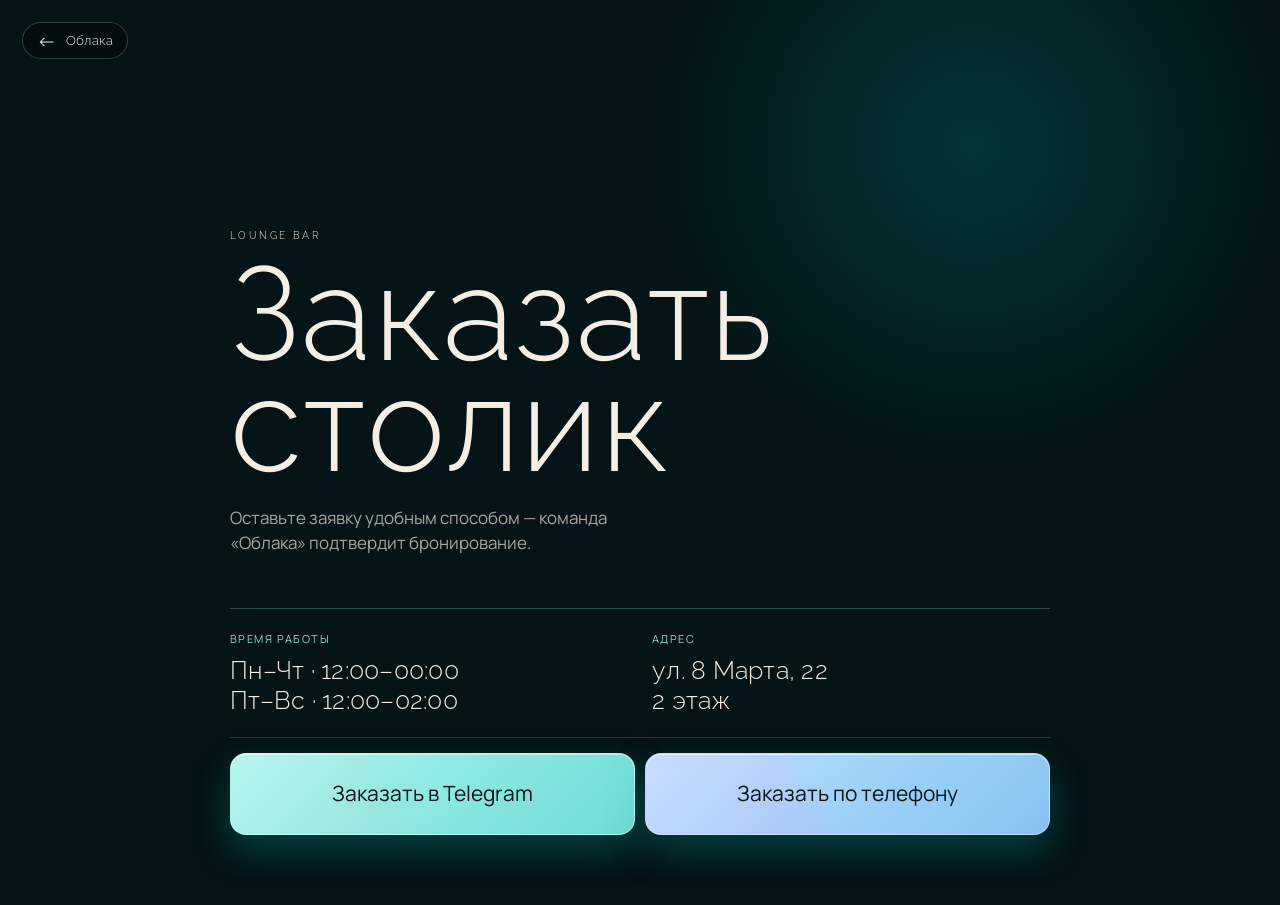
==== oblaka-booking.html @ 2254b018 "Publish optimized Oblaka and Zemlya site" ====
<!doctype html>
<html lang="ru">
<head>
  <meta charset="utf-8">
  <meta name="viewport" content="width=device-width, initial-scale=1">
  <meta name="theme-color" content="#041315">
  <title>Облака — заказать столик</title>
  <link rel="stylesheet" href="assets/style.css?v=45">
</head>
<body class="booking-page">
  <a class="back-link" href="oblaka.html"><span>←</span> Облака</a>
  <main class="booking">
    <p class="kicker">LOUNGE BAR</p>
    <h1>Заказать<br>столик</h1>
    <p class="booking__lead">Оставьте заявку удобным способом — команда «Облака» подтвердит бронирование.</p>
    <section class="booking__hours" aria-label="Время работы и адрес">
      <div><span>Время работы</span><strong>Пн–Чт · 12:00–00:00<br>Пт–Вс · 12:00–02:00</strong></div>
      <div><span>Адрес</span><strong>ул. 8 Марта, 22<br>2 этаж</strong></div>
    </section>
    <div class="booking__actions">
      <a class="booking__action booking__action--telegram" href="https://t.me/" target="_blank" rel="noopener"><span>Заказать в Telegram</span></a>
      <a class="booking__action booking__action--phone" href="tel:+79026238002"><span>Заказать по телефону</span></a>
    </div>
  </main>
  <script src="assets/swipe-back.js?v=1"></script>
</body>
</html>
---- assets/style.css ----
@import url('https://fonts.googleapis.com/css2?family=Manrope:wght@300;400;500;600;700&family=Raleway:wght@300;400;500&family=Unbounded:wght@500;600;700&display=swap');

:root { --cream:#f4eee5; --dark:#10100f; --orange:#e9682b; --cyan:#8dd7d0; }
* { box-sizing:border-box; }
html { scroll-behavior:smooth; }
body { margin:0; color:var(--cream); background:var(--dark); font-family:Manrope,Arial,sans-serif; }
a { color:inherit; text-decoration:none; }
.start-page { background:#10100f; }
.portal-header { position:fixed; z-index:4; top:0; left:0; right:0; height:84px; padding:0 clamp(24px,4vw,64px); display:grid; grid-template-columns:1fr auto 1fr; align-items:center; color:rgba(244,238,229,.65); mix-blend-mode:screen; pointer-events:none; }
.portal-header__label { font-size:10px; font-weight:700; line-height:1; letter-spacing:.15em; text-transform:uppercase; }.portal-header__label--right { text-align:right; }.portal-header__mark { font:500 19px/1 Unbounded,Arial,sans-serif; color:var(--cream); letter-spacing:-.12em; }
.portal { min-height:100svh; display:grid; grid-template-columns:1fr 1fr; overflow:hidden; }
.brand-card { position:relative; isolation:isolate; overflow:hidden; min-height:100svh; display:block; background:#10100f; border-right:1px solid rgba(244,238,229,.2); }
.brand-card:last-child { border-right:0; }.brand-card__image { position:absolute; inset:0; width:100%; height:100%; object-fit:contain; object-position:center; transform:scale(.96); filter:saturate(.55) contrast(1.06) brightness(.68); -webkit-mask-image:linear-gradient(180deg,transparent 0%,#000 17%,#000 83%,transparent 100%); mask-image:linear-gradient(180deg,transparent 0%,#000 17%,#000 83%,transparent 100%); transition:transform .7s cubic-bezier(.2,.7,0,1),filter .7s ease; }.brand-card__video { position:absolute; inset:0; width:100%; height:100%; object-fit:cover; object-position:center; filter:saturate(.72) contrast(1.05) brightness(.76); transform:scale(.92); transition:transform .9s cubic-bezier(.2,.7,0,1),filter .6s ease; }
.brand-card__shade { position:absolute; inset:0; background:linear-gradient(180deg,rgba(8,8,8,.45),transparent 40%,rgba(8,8,8,.78)),linear-gradient(90deg,rgba(8,8,8,.35),transparent 70%); z-index:1; transition:background .6s ease; }
.brand-card__content { position:absolute; z-index:2; inset:0; padding:clamp(28px,4vw,64px); display:flex; flex-direction:column; justify-content:flex-end; align-items:flex-start; }
.brand-card__number { position:absolute; top:41%; left:clamp(28px,4vw,64px); font:500 11px/1 Unbounded,Arial,sans-serif; color:rgba(244,238,229,.7); letter-spacing:.05em; }
.brand-card__copy { display:flex; flex-direction:column; align-items:flex-start; }.brand-card__eyebrow,.kicker { font-weight:700; font-size:10px; letter-spacing:.24em; }.brand-card__title { margin-top:16px; font-family:Unbounded,Arial,sans-serif; font-size:clamp(37px,5.5vw,92px); font-weight:600; letter-spacing:-.09em; line-height:.92; }.brand-card__description { margin-top:18px; max-width:230px; font-size:14px; line-height:1.45; color:rgba(244,238,229,.72); }
.brand-card__action { display:inline-flex; align-items:center; gap:12px; margin-top:34px; padding-top:12px; border-top:1px solid rgba(244,238,229,.4); font-size:12px; font-weight:700; letter-spacing:.04em; transition:color .35s ease,border-color .35s ease; }.brand-card__action i { display:grid; width:26px; height:26px; place-items:center; border:1px solid currentColor; border-radius:50%; font-size:15px; font-style:normal; }
.brand-card--zemlya { --card-color:var(--orange); }
.brand-card--oblaka { --card-color:var(--cyan); }
.brand-card:hover .brand-card__image,.brand-card:focus-visible .brand-card__image { transform:scale(1); filter:saturate(.9) contrast(1.04) brightness(.78); }.brand-card:hover .brand-card__video,.brand-card:focus-visible .brand-card__video { transform:scale(.97); filter:saturate(.9) contrast(1.04) brightness(.84); }.brand-card:hover .brand-card__shade,.brand-card:focus-visible .brand-card__shade { background:linear-gradient(180deg,rgba(8,8,8,.3),transparent 42%,rgba(8,8,8,.7)),linear-gradient(90deg,rgba(8,8,8,.18),transparent 75%); }.brand-card:hover .brand-card__action,.brand-card:focus-visible .brand-card__action { color:var(--card-color); border-color:var(--card-color); }
.route-transition { position:fixed; z-index:20; inset:0; pointer-events:none; opacity:0; background:rgba(5,9,9,.96); transition:opacity .42s cubic-bezier(.2,.75,.25,1); }
.route-transition span { position:absolute; inset:0; background:radial-gradient(circle at 50% 50%,rgba(141,215,208,.14),transparent 55%); opacity:0; transform:scale(.96); transition:opacity .42s ease,transform .42s ease; }
.route-transition.is-active { opacity:1; }.route-transition.is-active span { opacity:1; transform:scale(1); }
.venue-page { min-height:100svh; overflow-x:hidden; }.venue-page--zemlya { --accent:var(--orange); background:#160907; }.venue-page--oblaka { --accent:var(--cyan); background:#041315; }
.back-link { position:fixed; z-index:4; top:22px; left:22px; display:inline-flex; gap:10px; align-items:center; font-size:13px; padding:10px 14px; border:1px solid rgba(255,255,255,.2); border-radius:999px; background:rgba(0,0,0,.3); backdrop-filter:blur(10px); }.back-link span { font-size:19px; line-height:0; }
.venue-hero { min-height:100svh; display:grid; grid-template-columns:1.15fr .85fr; align-items:center; gap:clamp(24px,5vw,100px); padding:100px clamp(24px,8vw,150px) 60px; }.venue-hero__image { overflow:hidden; border-radius:3px; box-shadow:0 34px 90px rgba(0,0,0,.32); }.venue-hero__image img { width:100%; display:block; animation:slowFloat 8s ease-in-out infinite alternate; }.venue-hero__copy { max-width:430px; }.venue-hero h1,.venue-menu h2 { margin:14px 0 20px; font:600 clamp(45px,6vw,95px)/.95 Unbounded,sans-serif; letter-spacing:-.08em; }.venue-hero__copy > p:not(.kicker) { font-size:18px; line-height:1.5; color:rgba(244,238,229,.75); }.venue-button { display:inline-flex; align-items:center; gap:18px; margin-top:30px; padding-bottom:10px; border-bottom:1px solid var(--accent); font-weight:700; }.venue-button span { color:var(--accent); }.venue-menu { display:grid; grid-template-columns:1fr 1fr; gap:60px; align-items:start; padding:100px clamp(24px,8vw,150px); background:rgba(0,0,0,.18); }.venue-menu img { width:100%; max-width:650px; justify-self:end; box-shadow:0 22px 60px rgba(0,0,0,.28); }
@keyframes slowFloat { from {transform:scale(1.02) translateY(0)} to {transform:scale(1.07) translateY(-10px)} }
@media (max-width:720px) { .portal-header { height:66px; padding:0 22px; }.portal-header__label { display:none; }.portal-header__mark { grid-column:1 / -1; justify-self:center; }.portal { grid-template-columns:1fr; grid-template-rows:1fr 1fr; }.brand-card { min-height:50svh; border-right:0; border-bottom:1px solid rgba(244,238,229,.18); }.brand-card:last-child { border-bottom:0; }.brand-card__content { padding:26px; }.brand-card__number { top:25px; left:26px; }.brand-card__title{font-size:42px}.brand-card__description { margin-top:12px; font-size:13px; }.brand-card__action { margin-top:18px; padding-top:8px; }.brand-card__image{object-position:center 47%}.venue-hero{display:flex; flex-direction:column; padding:90px 22px 64px; min-height:auto; align-items:stretch}.venue-hero__image{order:0}.venue-hero__copy{order:1}.venue-hero h1{font-size:50px}.venue-menu{display:block;padding:68px 22px}.venue-menu img{margin-top:28px}.back-link{top:15px;left:15px} }
@media (prefers-reduced-motion:reduce) { *,*:before,*:after { animation-duration:.01ms!important; scroll-behavior:auto!important; transition-duration:.01ms!important; } .intro { display:none; } }
.menu-note { max-width:340px; margin:0; color:rgba(244,238,229,.7); line-height:1.55; }.menu-page { min-height:100svh; background:#071719; color:var(--cream); }.menu-page--zemlya { background:#170b08; }.menu-document { width:min(100%,1500px); margin:0 auto; padding:130px clamp(18px,4vw,72px) 90px; }.menu-document__header { margin-bottom:90px; }.menu-document__header h1 { margin:14px 0 18px; font:600 clamp(50px,10vw,138px)/.85 Unbounded,Arial,sans-serif; letter-spacing:-.09em; }.menu-document__header > p:last-child { margin:0; color:rgba(244,238,229,.65); }
.menu-collection { margin-top:96px; }.menu-collection__heading { display:flex; align-items:baseline; gap:22px; margin-bottom:22px; }.menu-collection__heading .kicker { color:var(--accent, var(--cyan)); }.menu-collection__heading h2 { margin:0; font:500 clamp(26px,4vw,56px)/1 Unbounded,Arial,sans-serif; letter-spacing:-.07em; }.menu-page--oblaka { --accent:var(--cyan); }.menu-page--zemlya { --accent:var(--orange); }.menu-sheet { margin:20px 0 0; overflow:auto; border:1px solid rgba(244,238,229,.12); background:#050505; }.menu-sheet img { display:block; width:100%; min-width:850px; height:auto; }
@media (max-width:720px) { .menu-document{padding:106px 16px 60px}.menu-document__header{margin-bottom:54px}.menu-collection{margin-top:62px}.menu-sheet{margin-left:-16px;margin-right:-16px}.menu-sheet img{min-width:760px}.menu-collection__heading{gap:14px} }
.menu-section { margin-top:94px; }.menu-subgroups { display:grid; grid-template-columns:repeat(2,minmax(0,1fr)); gap:48px 72px; }.menu-subgroup { min-width:0; }.menu-subgroup > h3 { margin:0 0 18px; color:var(--accent); font:600 clamp(20px,2vw,30px)/1.1 Unbounded,Arial,sans-serif; letter-spacing:-.06em; }.menu-list { border-top:1px solid rgba(244,238,229,.22); }.menu-item { padding:17px 0 16px; border-bottom:1px solid rgba(244,238,229,.16); }.menu-item__line { display:flex; align-items:baseline; gap:10px; }.menu-item h3 { margin:0; font-size:16px; line-height:1.25; font-weight:700; }.menu-item__line span { flex:none; color:rgba(244,238,229,.55); font-size:12px; white-space:nowrap; }.menu-item__line i { flex:1; min-width:10px; border-bottom:1px dotted rgba(244,238,229,.35); }.menu-item__line b { flex:none; font-size:15px; white-space:nowrap; }.menu-item p { margin:8px 0 0; max-width:60ch; color:rgba(244,238,229,.62); font-size:13px; line-height:1.45; }
@media (max-width:720px) { .menu-section{margin-top:58px}.menu-subgroups{grid-template-columns:1fr;gap:38px}.menu-item{padding:14px 0}.menu-item h3{font-size:15px}.menu-item__line{gap:7px}.menu-item__line span{font-size:11px}.menu-item__line b{font-size:14px}.menu-item p{font-size:12px}.menu-section .menu-collection__heading h2{font-size:29px} }
.menu-item__line i { border-bottom:0; }.menu-item__line b { color:var(--accent); }
.venue-hero--video { position:relative; display:block; min-height:100svh; padding:0; overflow:hidden; }.venue-hero__image--video { position:absolute; inset:0; border-radius:0; box-shadow:none; }.venue-hero__image--video video { width:100%; height:100%; display:block; object-fit:cover; animation:none; }.venue-hero__video-shade { position:absolute; inset:0; background:linear-gradient(180deg,rgba(0,0,0,.28),rgba(0,0,0,.08) 42%,rgba(0,0,0,.78)); }.venue-hero--video .venue-hero__copy { position:relative; z-index:1; min-height:100svh; max-width:none; padding:clamp(100px,10vw,160px) clamp(24px,8vw,150px) clamp(44px,7vw,100px); display:flex; flex-direction:column; justify-content:flex-end; text-shadow:0 2px 20px rgba(0,0,0,.5); }.venue-hero--video .venue-hero__copy > p:not(.kicker) { max-width:360px; }
@media (max-width:720px) { .venue-hero--video { display:block; min-height:100svh; padding:0; }.venue-hero--video .venue-hero__copy { min-height:100svh; padding:98px 22px 42px; }.venue-hero--video .venue-hero__image { width:100%; height:100%; }.venue-hero--video .venue-hero__copy h1 { font-size:50px; } }
.menu-hub { padding:clamp(88px,12vw,180px) clamp(24px,8vw,150px); background:#061416; }.menu-hub__header { max-width:550px; margin-bottom:56px; }.menu-hub__header h2,.domes h2 { margin:14px 0 20px; font:600 clamp(45px,7vw,110px)/.9 Unbounded,Arial,sans-serif; letter-spacing:-.09em; }.menu-hub__header > p:last-child { max-width:330px; margin:0; color:rgba(244,238,229,.65); line-height:1.5; }.menu-hub__grid { display:grid; grid-template-columns:repeat(3,1fr); border-top:1px solid rgba(244,238,229,.27); border-left:1px solid rgba(244,238,229,.27); }.menu-hub__card { min-height:390px; padding:28px; display:flex; flex-direction:column; align-items:flex-start; border-right:1px solid rgba(244,238,229,.27); border-bottom:1px solid rgba(244,238,229,.27); background:linear-gradient(145deg,rgba(141,215,208,.11),transparent 62%); transition:background .3s ease,color .3s ease; }.menu-hub__card--food { background:linear-gradient(145deg,rgba(244,238,229,.12),transparent 62%); }.menu-hub__card--hookah { background:linear-gradient(145deg,rgba(0,217,219,.18),transparent 62%); }.menu-hub__card:hover { background:var(--cyan); color:#061416; }.menu-hub__card > span { font:500 11px/1 Unbounded,Arial,sans-serif; opacity:.7; }.menu-hub__card h3 { margin:60px 0 12px; font:500 clamp(28px,3vw,48px)/.95 Unbounded,Arial,sans-serif; letter-spacing:-.08em; }.menu-hub__card p { max-width:230px; margin:0; color:inherit; opacity:.68; line-height:1.45; }.menu-hub__card b { display:flex; align-items:center; gap:10px; margin-top:auto; font-size:13px; }.menu-hub__card i { display:grid; place-items:center; width:27px; height:27px; border:1px solid currentColor; border-radius:50%; font-style:normal; }.domes { display:grid; grid-template-columns:1fr 1fr; gap:80px; align-items:end; padding:clamp(88px,12vw,180px) clamp(24px,8vw,150px); background:#0b2b2b; }.domes__copy { max-width:410px; justify-self:end; }.domes__copy p { margin:0; color:rgba(244,238,229,.75); font-size:17px; line-height:1.55; }
@media (max-width:720px) { .menu-hub { padding:70px 22px; }.menu-hub__grid { grid-template-columns:1fr; }.menu-hub__card { min-height:220px; padding:24px; }.menu-hub__card h3 { margin:38px 0 10px; font-size:34px; }.domes { display:block; padding:70px 22px; }.domes__copy { margin-top:40px; }.domes__copy p { font-size:15px; } }
.menu-gallery { padding:clamp(86px,11vw,155px) clamp(20px,5vw,86px); background:#080808; }.menu-gallery__header { width:min(760px,100%); margin:0 0 clamp(52px,7vw,100px); }.menu-gallery__header h2 { margin:16px 0 22px; font:500 clamp(48px,8vw,125px)/.87 Unbounded,Arial,sans-serif; letter-spacing:-.1em; }.menu-gallery__header > p:last-child { max-width:410px; margin:0; color:rgba(244,238,229,.62); font-size:16px; line-height:1.45; }.menu-gallery__items { display:flex; flex-direction:column; gap:14px; }.menu-gallery__card { position:relative; isolation:isolate; min-height:clamp(430px,52vw,690px); padding:clamp(24px,4vw,64px); display:flex; flex-direction:column; justify-content:space-between; overflow:hidden; background:#152527; border-radius:3px; }.menu-gallery__card:before { content:""; position:absolute; z-index:-2; inset:0; background:radial-gradient(circle at 78% 35%,rgba(141,215,208,.7),transparent 0 23%),linear-gradient(125deg,#122629 0%,#082024 43%,#0b0b0b 74%); transition:transform .7s ease; }.menu-gallery__card:after { content:""; position:absolute; z-index:-1; width:54%; aspect-ratio:1; right:-7%; bottom:-27%; border:1px solid rgba(244,238,229,.42); border-radius:50%; box-shadow:0 0 0 42px rgba(244,238,229,.05),0 0 0 84px rgba(244,238,229,.03); }.menu-gallery__card--food:before { background:radial-gradient(circle at 75% 28%,rgba(241,184,128,.65),transparent 0 24%),linear-gradient(125deg,#26190d 0%,#302016 47%,#0b0b0b 76%); }.menu-gallery__card--hookah:before { background:radial-gradient(circle at 78% 30%,rgba(91,215,210,.72),transparent 0 20%),linear-gradient(125deg,#021617 0%,#08292a 45%,#0b0b0b 78%); }.menu-gallery__card--domes:before { background:radial-gradient(circle at 78% 30%,rgba(179,234,231,.68),transparent 0 20%),linear-gradient(125deg,#17363a 0%,#0a2426 46%,#0b0b0b 78%); }.menu-gallery__card:hover:before { transform:scale(1.06); }.menu-gallery__card-top,.menu-gallery__tags { display:flex; align-items:center; gap:12px; font-size:10px; font-weight:700; letter-spacing:.16em; }.menu-gallery__card-top span:first-child { color:var(--cyan); }.menu-gallery__card-main { margin-top:auto; max-width:620px; }.menu-gallery__card-main h3 { margin:0 0 16px; font:500 clamp(48px,8vw,124px)/.82 Unbounded,Arial,sans-serif; letter-spacing:-.1em; }.menu-gallery__card-main p { max-width:330px; margin:0; color:rgba(244,238,229,.75); font-size:16px; line-height:1.42; }.menu-gallery__tags { flex-wrap:wrap; margin-top:42px; }.menu-gallery__tags span { padding:9px 12px; border:1px solid rgba(244,238,229,.34); border-radius:999px; letter-spacing:.08em; }.menu-gallery__tags b { display:flex; align-items:center; gap:10px; margin-left:auto; font-size:12px; letter-spacing:.05em; }.menu-gallery__tags i { display:grid; width:28px; height:28px; place-items:center; border:1px solid currentColor; border-radius:50%; font-style:normal; }
@media (max-width:720px) { .menu-gallery { padding:70px 12px; }.menu-gallery__header { padding:0 10px; }.menu-gallery__header h2 { font-size:52px; }.menu-gallery__card { min-height:500px; padding:24px 22px; }.menu-gallery__card:after { width:100%; right:-29%; bottom:-17%; }.menu-gallery__card-main h3 { font-size:59px; }.menu-gallery__tags { margin-top:30px; gap:7px; }.menu-gallery__tags span { padding:8px 10px; font-size:9px; }.menu-gallery__tags b { width:100%; margin:8px 0 0; justify-content:space-between; } }
.menu-gallery { padding:clamp(76px,10vw,130px) 0 0; background:#060d0e; }.menu-gallery__header { padding:0 clamp(22px,8vw,150px); }.menu-gallery__items { gap:0; }.menu-gallery__card { border-radius:0; min-height:clamp(480px,54vw,760px); border-top:1px solid rgba(141,215,208,.28); box-shadow:inset 0 0 120px rgba(0,217,219,.05); transition:transform .5s cubic-bezier(.2,.8,.2,1),box-shadow .5s ease; }.menu-gallery__card:before { background:radial-gradient(circle at 78% 35%,rgba(0,217,219,.82),transparent 0 25%),radial-gradient(circle at 20% 95%,rgba(0,119,123,.36),transparent 0 34%),linear-gradient(125deg,#0a2023 0%,#061416 45%,#050707 78%); }.menu-gallery__card--food:before { background:radial-gradient(circle at 78% 35%,rgba(0,217,219,.66),transparent 0 23%),radial-gradient(circle at 19% 90%,rgba(61,181,177,.29),transparent 0 34%),linear-gradient(125deg,#082023 0%,#061416 45%,#050707 78%); }.menu-gallery__card--hookah:before { background:radial-gradient(circle at 78% 35%,rgba(0,217,219,.9),transparent 0 22%),radial-gradient(circle at 19% 90%,rgba(0,126,132,.37),transparent 0 34%),linear-gradient(125deg,#061d20 0%,#041315 45%,#050707 78%); }.menu-gallery__card--domes:before { background:radial-gradient(circle at 78% 35%,rgba(155,255,247,.8),transparent 0 22%),radial-gradient(circle at 19% 90%,rgba(0,138,145,.36),transparent 0 34%),linear-gradient(125deg,#0a2629 0%,#061719 45%,#050707 78%); }.menu-gallery__card:hover { z-index:2; transform:translateY(-10px) scale(1.012); box-shadow:0 20px 55px rgba(0,217,219,.26),inset 0 0 150px rgba(0,217,219,.12); }.menu-gallery__card:hover:before { transform:scale(1.03); }
@media (max-width:720px) { .menu-gallery { padding:68px 0 0; }.menu-gallery__header { padding:0 22px; }.menu-gallery__card { min-height:520px; opacity:0; transform:translateY(34px); transition:opacity .65s ease,transform .65s cubic-bezier(.2,.8,.2,1),box-shadow .45s ease; }.menu-gallery__card.is-visible { opacity:1; transform:translateY(0); }.menu-gallery__card:hover { transform:translateY(0); } }
.menu-gallery__card { border-radius:0!important; }.menu-gallery__card:after { display:none; }
.menu-gallery__card:before { background:linear-gradient(90deg,rgba(3,12,14,.93) 0%,rgba(3,12,14,.68) 46%,rgba(3,12,14,.18) 100%),linear-gradient(180deg,rgba(0,20,22,.22),rgba(0,9,10,.56)),url("gallery/cocktails-bg.webp") center/cover no-repeat; }
.menu-gallery__card--food:before { background:linear-gradient(90deg,rgba(3,12,14,.93) 0%,rgba(3,12,14,.68) 46%,rgba(3,12,14,.18) 100%),linear-gradient(180deg,rgba(0,20,22,.2),rgba(0,9,10,.56)),url("gallery/food-bg.webp") center/cover no-repeat; }
.menu-gallery__card--hookah:before { background:linear-gradient(90deg,rgba(3,12,14,.94) 0%,rgba(3,12,14,.7) 46%,rgba(3,12,14,.17) 100%),linear-gradient(180deg,rgba(0,20,22,.18),rgba(0,9,10,.58)),url("gallery/hookah-bg.webp") center/cover no-repeat; }
.menu-gallery__card--domes:before { background:linear-gradient(90deg,rgba(3,12,14,.92) 0%,rgba(3,12,14,.65) 46%,rgba(3,12,14,.14) 100%),linear-gradient(180deg,rgba(0,20,22,.18),rgba(0,9,10,.52)),url("gallery/domes-bg.webp") center/cover no-repeat; }
.menu-gallery--zemlya { background:#130805; }.menu-gallery--zemlya .menu-gallery__header .kicker,.menu-gallery--zemlya .menu-gallery__card-top span:first-child { color:var(--orange); }.menu-gallery--zemlya .menu-gallery__card { border-top-color:rgba(233,104,43,.35); box-shadow:inset 0 0 120px rgba(233,104,43,.06); }.menu-gallery--zemlya .menu-gallery__card:hover { box-shadow:0 20px 55px rgba(233,104,43,.28),inset 0 0 150px rgba(233,104,43,.12); }.menu-gallery__card--zemlya-grill:before { background:linear-gradient(90deg,rgba(19,7,4,.95) 0%,rgba(19,7,4,.68) 46%,rgba(19,7,4,.14) 100%),linear-gradient(180deg,rgba(49,12,3,.18),rgba(12,3,2,.58)),url("gallery/zemlya-grill-bg.webp") center/cover no-repeat; }.menu-gallery__card--zemlya-food:before { background:linear-gradient(90deg,rgba(19,7,4,.94) 0%,rgba(19,7,4,.68) 46%,rgba(19,7,4,.14) 100%),linear-gradient(180deg,rgba(49,12,3,.18),rgba(12,3,2,.58)),url("gallery/zemlya-food-bg.webp") center/cover no-repeat; }.menu-gallery__card--zemlya-drinks:before { background:linear-gradient(90deg,rgba(19,7,4,.94) 0%,rgba(19,7,4,.7) 46%,rgba(19,7,4,.14) 100%),linear-gradient(180deg,rgba(49,12,3,.18),rgba(12,3,2,.58)),url("gallery/zemlya-drinks-bg.webp") center/cover no-repeat; }.menu-gallery__card--zemlya-events:before { background:linear-gradient(90deg,rgba(19,7,4,.94) 0%,rgba(19,7,4,.68) 46%,rgba(19,7,4,.14) 100%),linear-gradient(180deg,rgba(49,12,3,.18),rgba(12,3,2,.58)),url("gallery/zemlya-events-bg.webp") center/cover no-repeat; }
.age-gate { position:fixed; z-index:40; inset:0; display:grid; place-items:center; padding:22px; background:rgba(1,8,9,.88); backdrop-filter:blur(12px); }.age-gate[hidden] { display:none; }.age-gate__dialog { width:min(100%,460px); padding:clamp(30px,6vw,52px); border:1px solid rgba(141,215,208,.4); background:#071719; box-shadow:0 24px 80px rgba(0,0,0,.5),0 0 50px rgba(0,217,219,.12); }.age-gate__label { margin:0; color:var(--cyan); font:600 10px/1 Unbounded,Arial,sans-serif; letter-spacing:.16em; }.age-gate h2 { margin:20px 0 14px; font:500 clamp(30px,6vw,55px)/.92 Unbounded,Arial,sans-serif; letter-spacing:-.08em; }.age-gate__dialog > p:last-of-type { margin:0; color:rgba(244,238,229,.68); line-height:1.5; }.age-gate__actions { display:flex; gap:10px; margin-top:34px; }.age-gate button { flex:1; min-height:50px; padding:12px; border:1px solid rgba(244,238,229,.38); color:var(--cream); background:transparent; font:700 12px/1 Manrope,Arial,sans-serif; cursor:pointer; transition:background .25s ease,color .25s ease; }.age-gate button:first-child { border-color:var(--cyan); background:var(--cyan); color:#061416; }.age-gate button:hover,.age-gate button:focus-visible { transform:translateY(-2px); }.age-gate button:last-child:hover,.age-gate button:last-child:focus-visible { background:rgba(244,238,229,.1); }
.hero-video--desktop { display:block; }.hero-video--mobile { display:none!important; }
.menu-gallery--compact { padding:0; }.menu-gallery__card-top,.menu-gallery__tags { display:none; }.menu-gallery__card { align-items:center; justify-content:center; text-align:center; }.menu-gallery__card-main { margin:0; max-width:560px; }.menu-gallery__card-main h3 { margin:0 0 14px; font:500 clamp(40px,6vw,92px)/.9 Unbounded,Arial,sans-serif; letter-spacing:-.1em; }.menu-gallery__card-main p { max-width:370px; margin:0 auto; font-size:14px; line-height:1.45; }
@media (max-width:720px) { .hero-video--desktop { display:none!important; }.hero-video--mobile { display:block!important; } .menu-gallery__card-main h3 { font-size:48px; } }
.menu-gallery--zemlya { padding:0; }.menu-gallery--zemlya .menu-gallery__card { min-height:100svh; align-items:flex-start; justify-content:flex-end; padding:clamp(26px,5vw,72px); text-align:left; }.menu-gallery--zemlya .menu-gallery__card-main { max-width:340px; }.menu-gallery--zemlya .menu-gallery__card-main h3 { font-size:clamp(42px,5vw,78px); }.menu-gallery--zemlya .menu-gallery__card-main p { margin:0; text-align:left; }
@media (max-width:720px) { .brand-card__image { object-fit:cover; transform:scale(1.025); -webkit-mask-image:none; mask-image:none; } .brand-card:hover .brand-card__image,.brand-card:focus-visible .brand-card__image { transform:scale(1.055); } }
@media (min-width:721px) { .brand-card__content { padding:0 34px 34px; }.brand-card--oblaka .brand-card__content,.brand-card--oblaka .brand-card__copy { align-items:flex-end; text-align:right; } }
@media (min-width:481px) and (max-width:720px) { .portal { grid-template-columns:1fr 1fr; grid-template-rows:1fr; }.brand-card { min-height:100svh; border-right:1px solid rgba(244,238,229,.18); border-bottom:0; }.brand-card:last-child { border-right:0; }.brand-card__content { padding:0 18px 28px; }.brand-card__title { font-size:clamp(28px,6vw,42px); }.brand-card--oblaka .brand-card__content,.brand-card--oblaka .brand-card__copy { align-items:flex-end; text-align:right; } }
.portal { grid-template-columns:1fr; grid-template-rows:1fr 1fr; }.brand-card { min-height:50svh; border-right:0; border-bottom:1px solid #000; background:#000; }.brand-card--oblaka { order:1; }.brand-card--zemlya { order:2; }.brand-card:last-child { border-bottom:0; }.brand-card__video { transform:scale(.98); object-position:center 67%; }.brand-card:hover .brand-card__video,.brand-card:focus-visible .brand-card__video { transform:scale(1.01); }
@media (min-width:721px) { .brand-card__video { inset:5%; width:90%; height:90%; object-fit:contain; object-position:center; transform:none; background:#000; }.brand-card:hover .brand-card__video,.brand-card:focus-visible .brand-card__video { transform:none; } }
.start-page,.portal { background:#000; }.portal { gap:0; }.portal .brand-card { border:0 !important; }
@media (min-width:721px) { .portal .brand-card__video { inset:0; width:100%; height:100%; } }.menu-gallery--zemlya .menu-gallery__card-top,.menu-gallery--zemlya .menu-gallery__tags { display:none; }.menu-gallery--zemlya .menu-gallery__card-main { margin-top:auto; }
.menu-gallery--zemlya .menu-gallery__card { align-items:center; justify-content:center; text-align:center; }.menu-gallery--zemlya .menu-gallery__card-main { width:min(100%,620px); margin:0; }.menu-gallery--zemlya .menu-gallery__card-main h3 { text-align:center; }.menu-gallery--zemlya .menu-gallery__card-main p { margin-inline:auto; }
.menu-gallery--zemlya .menu-gallery__items { width:100%; margin-inline:0; }.menu-gallery--zemlya .menu-gallery__card { min-height:clamp(440px,48vw,640px); }@media (max-width:720px) { .menu-gallery--zemlya .menu-gallery__card { min-height:520px; } }
.venue-hero__image--video img { width:100%; height:100%; display:block; object-fit:cover; }.venue-hero--zemlya-photo .venue-hero__video-shade { background:linear-gradient(180deg,rgba(6,3,2,.22),rgba(10,3,1,.1) 42%,rgba(8,2,0,.82)); }.venue-hero--zemlya-photo .venue-hero__copy { text-shadow:0 2px 20px rgba(0,0,0,.68); }
.venue-hero h1,.menu-gallery__card-main h3,.menu-document__header h1,.menu-collection__heading h2,.menu-subgroup>h3,.menu-item h3,.hookah-home h1,.hookah-detail h1,.hookah-category strong,.hookah-item h2,.domes-picker__intro h1,.dome-card span,.dome-detail h1,.dome-detail h2 { font-family:Manrope,Arial,sans-serif; font-weight:300; letter-spacing:-.055em; }.menu-gallery__card-main h3 { line-height:.9; }.hookah-category strong,.dome-card span { letter-spacing:-.065em; }.menu-subgroup>h3,.menu-item h3 { font-weight:400; letter-spacing:-.025em; }
@font-face { font-family:"TT Drugs"; src:url("https://edge1.cdn.timeless.club/fonts/TTDrugs-Regular.woff2") format("woff2"); font-style:normal; font-weight:400; font-display:swap; }
.portal-choice { position:fixed; z-index:5; top:clamp(18px,2.4vw,34px); left:50%; margin:0; transform:translateX(-50%); color:rgba(244,238,229,.88); font:400 clamp(12px,1.05vw,16px)/1 "TT Drugs",Manrope,Arial,sans-serif; letter-spacing:.035em; white-space:nowrap; pointer-events:none; text-shadow:0 1px 16px rgba(0,0,0,.7); }
.menu-gallery__card-main h3 { font-family:"TT Drugs",Manrope,Arial,sans-serif; font-weight:400; letter-spacing:-.035em; }
@media (prefers-reduced-motion:no-preference) { .menu-gallery__card .menu-gallery__card-main { opacity:0; transform:translateY(36px); transition:opacity 1.25s ease,transform 1.6s cubic-bezier(.16,1,.3,1); } .menu-gallery__card.is-visible .menu-gallery__card-main { opacity:1; transform:translateY(0); } }
@media (max-width:720px) { .portal-choice { top:18px; font-size:13px; } }
.portal-choice { top:50%; padding:0; border:0; background:transparent; backdrop-filter:none; font-family:"TT Drugs",Manrope,Arial,sans-serif; font-size:clamp(13px,1.2vw,18px); font-weight:400; letter-spacing:.09em; text-transform:uppercase; }
body :where(h1,h2,h3,h4,h5,h6,strong,b,button,.kicker,.brand-card__title,.brand-card__action,.back-link,.hookah-picker__back,.hookah-detail__back,.domes-picker__back,.dome-detail__back,.dome-detail__button,.dome-card span) { font-family:"TT Drugs",Manrope,Arial,sans-serif !important; font-weight:400 !important; }
.menu-item h3,.menu-item__line b,.menu-subgroup > h3 { font-family:"TT Drugs",Manrope,Arial,sans-serif; font-weight:400; }
html.is-swipe-back body { transform:translateX(10px); transition:transform .14s ease-out; }
body { transition:transform .14s ease-out; }
@media (hover:hover) { .menu-gallery__card { will-change:transform; transition:transform .72s cubic-bezier(.16,1,.3,1),box-shadow .72s ease; } .menu-gallery__card:hover { transform:translateY(-4px) !important; box-shadow:0 14px 38px rgba(0,217,219,.18),inset 0 0 130px rgba(0,217,219,.09); } .menu-gallery--zemlya .menu-gallery__card:hover { box-shadow:0 14px 38px rgba(233,104,43,.18),inset 0 0 130px rgba(233,104,43,.09); } .menu-gallery__card:hover:before { transform:scale(1.015); } }
@media (max-width:720px) { .portal-choice { top:50%; font-size:13px; padding:9px 14px; } }
@media (min-width:721px) { .portal .brand-card--oblaka .brand-card__video { inset:0; width:100%; height:100%; object-fit:cover; object-position:center; } }
@media (min-width:721px) { .portal .brand-card__video { object-position:center 64%; } }
 .portal .brand-card__video { object-fit:contain !important; object-position:center 68% !important; transform:translateY(15px) !important; background:#000; }
body :where(h1,h2,h3,h4,h5,h6,strong,b,button,.kicker,.brand-card__title,.brand-card__action,.back-link,.hookah-picker__back,.hookah-detail__back,.domes-picker__back,.dome-detail__back,.dome-detail__button,.dome-card span),.menu-item h3,.menu-item__line b,.menu-subgroup > h3 { font-family:Raleway,Manrope,Arial,sans-serif !important; font-weight:300 !important; letter-spacing:.01em; }
.menu-gallery__card-main h3,.hookah-category strong,.hookah-item h2,.dome-card span { letter-spacing:-.025em; }
.venue-booking-button { position:absolute; z-index:3; top:clamp(118px,12vw,180px); right:clamp(22px,7vw,130px); display:inline-flex; align-items:center; gap:18px; padding:15px 18px 15px 21px; overflow:hidden; border:1px solid rgba(183,246,239,.42); border-radius:999px; background:rgba(4,27,30,.42); box-shadow:0 12px 38px rgba(0,0,0,.24),inset 0 1px rgba(255,255,255,.16); color:#effcf9; backdrop-filter:blur(18px) saturate(1.25); font-size:14px; letter-spacing:.03em; transition:transform .45s cubic-bezier(.16,1,.3,1),background .45s ease,box-shadow .45s ease; }
.venue-booking-button:before { content:""; position:absolute; inset:-120% 45% -120% -55%; background:linear-gradient(105deg,transparent,rgba(188,255,249,.3),transparent); transform:translateX(-130%) rotate(10deg); transition:transform .85s cubic-bezier(.16,1,.3,1); }.venue-booking-button > * { position:relative; }.venue-booking-button i { display:grid; width:25px; height:25px; place-items:center; border:1px solid rgba(202,255,249,.55); border-radius:50%; font-style:normal; }.venue-booking-button:hover,.venue-booking-button:focus-visible { transform:translateY(-3px); background:rgba(24,91,94,.54); box-shadow:0 17px 48px rgba(0,195,190,.2),inset 0 1px rgba(255,255,255,.24); }.venue-booking-button:hover:before,.venue-booking-button:focus-visible:before { transform:translateX(255%) rotate(10deg); }
.booking-page { min-height:100svh; background:radial-gradient(circle at 76% 16%,rgba(0,205,198,.18),transparent 27%),#041315; color:var(--cream); }.booking { width:min(100% - 44px,820px); margin:0 auto; padding:clamp(150px,18vw,220px) 0 70px; }.booking h1 { margin:18px 0 24px; font-size:clamp(56px,11vw,132px); line-height:.84; }.booking__lead { max-width:410px; margin:0; color:rgba(244,238,229,.68); font-size:17px; line-height:1.5; }.booking__hours { display:flex; flex-direction:column; gap:9px; margin-top:52px; padding:19px 0; border-top:1px solid rgba(141,215,208,.3); border-bottom:1px solid rgba(141,215,208,.2); }.booking__hours span { color:#8dd7d0; font-size:11px; letter-spacing:.13em; text-transform:uppercase; }.booking__hours strong { font-size:clamp(19px,2.4vw,28px); }.booking__actions { display:grid; grid-template-columns:repeat(2,minmax(0,1fr)); gap:12px; margin-top:24px; }.booking__action { min-height:155px; padding:23px; display:flex; flex-direction:column; justify-content:space-between; border:1px solid rgba(183,246,239,.3); background:rgba(6,31,34,.48); color:var(--cream); backdrop-filter:blur(12px); transition:transform .4s cubic-bezier(.16,1,.3,1),background .4s ease,border-color .4s ease; }.booking__action:hover,.booking__action:focus-visible { transform:translateY(-5px); border-color:#8dd7d0; background:rgba(10,66,68,.6); }.booking__action i { align-self:flex-end; font-size:25px; font-style:normal; }.booking__action b { color:#8dd7d0; font-size:16px; }.booking__action span { font-size:clamp(21px,2.7vw,32px); line-height:1; }
@media (max-width:720px) { .venue-booking-button { top:auto; right:22px; bottom:42px; padding:13px 16px 13px 18px; font-size:13px; } .venue-hero--video .venue-booking-button + * { margin-bottom:0; } .booking { width:min(100% - 40px,620px); padding-top:130px; }.booking__actions { grid-template-columns:1fr; }.booking__action { min-height:128px; } }
.venue-booking-button { top:auto; right:clamp(22px,7vw,130px); bottom:clamp(42px,6vw,90px); }
.booking__hours { display:grid; grid-template-columns:repeat(2,minmax(0,1fr)); gap:24px; padding:22px 0; }.booking__hours div { display:flex; flex-direction:column; gap:9px; }.booking__hours strong { font-size:clamp(18px,2.2vw,25px); line-height:1.2; }
.booking__actions { gap:14px; margin-top:28px; }.booking__action { position:relative; isolation:isolate; min-height:164px; padding:25px; overflow:hidden; border:1px solid rgba(183,246,239,.48); border-radius:24px; background:radial-gradient(circle at 82% 12%,rgba(100,255,241,.28),transparent 36%),linear-gradient(140deg,rgba(28,115,115,.72),rgba(5,28,31,.88)); box-shadow:0 16px 38px rgba(0,169,161,.15),inset 0 1px rgba(255,255,255,.25); }.booking__action:before { content:""; position:absolute; z-index:-1; inset:auto -15% -55% 34%; aspect-ratio:1; border-radius:50%; background:rgba(119,255,246,.2); filter:blur(18px); transition:transform .55s ease; }.booking__action:hover,.booking__action:focus-visible { transform:translateY(-6px) scale(1.01); border-color:#b9fff8; background:radial-gradient(circle at 82% 12%,rgba(134,255,245,.42),transparent 38%),linear-gradient(140deg,rgba(36,135,134,.84),rgba(7,44,47,.94)); box-shadow:0 22px 52px rgba(0,211,200,.28),inset 0 1px rgba(255,255,255,.32); }.booking__action:hover:before,.booking__action:focus-visible:before { transform:scale(1.2); }.booking__action b { color:#c7fffa; }
@media (max-width:720px) { .booking__hours { grid-template-columns:1fr; gap:18px; }.booking__action { min-height:136px; } }
.portal .brand-card__video { inset:0 !important; width:100% !important; height:100% !important; object-fit:cover !important; object-position:center 68% !important; transform:none !important; }
.venue-booking-button { bottom:clamp(56px,7vw,104px); box-shadow:0 0 0 1px rgba(155,255,247,.12),0 16px 42px rgba(0,213,202,.34),0 0 46px rgba(0,196,188,.22),inset 0 1px rgba(255,255,255,.2); }
.booking__action--telegram { background:radial-gradient(circle at 86% 14%,rgba(120,255,245,.46),transparent 38%),linear-gradient(138deg,#0b6c70,#072c32 72%); }.booking__action--phone { background:radial-gradient(circle at 86% 14%,rgba(155,148,255,.48),transparent 38%),linear-gradient(138deg,#38326e,#141836 72%); }.booking__action--telegram:hover,.booking__action--telegram:focus-visible { background:radial-gradient(circle at 86% 14%,rgba(140,255,247,.58),transparent 38%),linear-gradient(138deg,#10878a,#083d43 72%); }.booking__action--phone:hover,.booking__action--phone:focus-visible { background:radial-gradient(circle at 86% 14%,rgba(180,173,255,.6),transparent 38%),linear-gradient(138deg,#4d458d,#1b2050 72%); }
@media (max-width:720px) { .venue-booking-button { bottom:56px; }.booking { min-height:100svh; padding:86px 0 20px; display:flex; flex-direction:column; }.booking h1 { margin:12px 0 14px; font-size:46px; }.booking__lead { font-size:14px; line-height:1.35; }.booking__hours { grid-template-columns:repeat(2,minmax(0,1fr)); gap:12px; margin-top:22px; padding:14px 0; }.booking__hours div { gap:5px; }.booking__hours span { font-size:9px; }.booking__hours strong { font-size:14px; }.booking__actions { grid-template-columns:repeat(2,minmax(0,1fr)); gap:10px; margin-top:16px; }.booking__action { min-height:118px; padding:17px; }.booking__action span { font-size:18px; }.booking__action b { font-size:12px; } }
@media (min-width:721px) { .portal .brand-card__video { object-fit:contain !important; object-position:center !important; transform:none !important; background:#000; } }
@media (min-width:721px) { .venue-booking-button { bottom:clamp(110px,10vw,155px); } }
.menu-page--zemlya .menu-document :is(h1,h2,h3,b,.kicker) { font-family:Raleway,Manrope,Arial,sans-serif !important; font-weight:300 !important; letter-spacing:.012em; }
.venue-booking-button { gap:0; }
.booking__action { min-height:150px; border-radius:16px; box-shadow:0 15px 38px rgba(0,201,190,.25),inset 0 1px rgba(255,255,255,.55); color:#031416; }.booking__action span { color:#031416; }.booking__action--telegram { border-color:rgba(197,255,249,.72); background:linear-gradient(135deg,#b7f6ef,#6dd3cc); }.booking__action--phone { border-color:rgba(210,226,255,.76); background:linear-gradient(135deg,#c8deff,#8cb4ef); }.booking__action--telegram:hover,.booking__action--telegram:focus-visible { background:linear-gradient(135deg,#c9fff8,#78e2da); box-shadow:0 21px 48px rgba(0,218,206,.38),inset 0 1px rgba(255,255,255,.65); }.booking__action--phone:hover,.booking__action--phone:focus-visible { background:linear-gradient(135deg,#d8e7ff,#9cc6ff); box-shadow:0 21px 48px rgba(74,129,235,.36),inset 0 1px rgba(255,255,255,.65); }.booking__action b { color:#031416; }
@media (max-width:720px) { .booking__action { min-height:118px; } }
.booking__actions { margin-top:20px; }.booking__action { min-height:112px; padding:18px 20px; }.booking__action span { font-size:clamp(18px,2.25vw,25px); }
.booking__actions { gap:10px; margin-top:15px; }.booking__action { min-height:82px; padding:14px 18px; align-items:center; justify-content:center; text-align:center; }.booking__action span { font-size:clamp(16px,2vw,21px); }
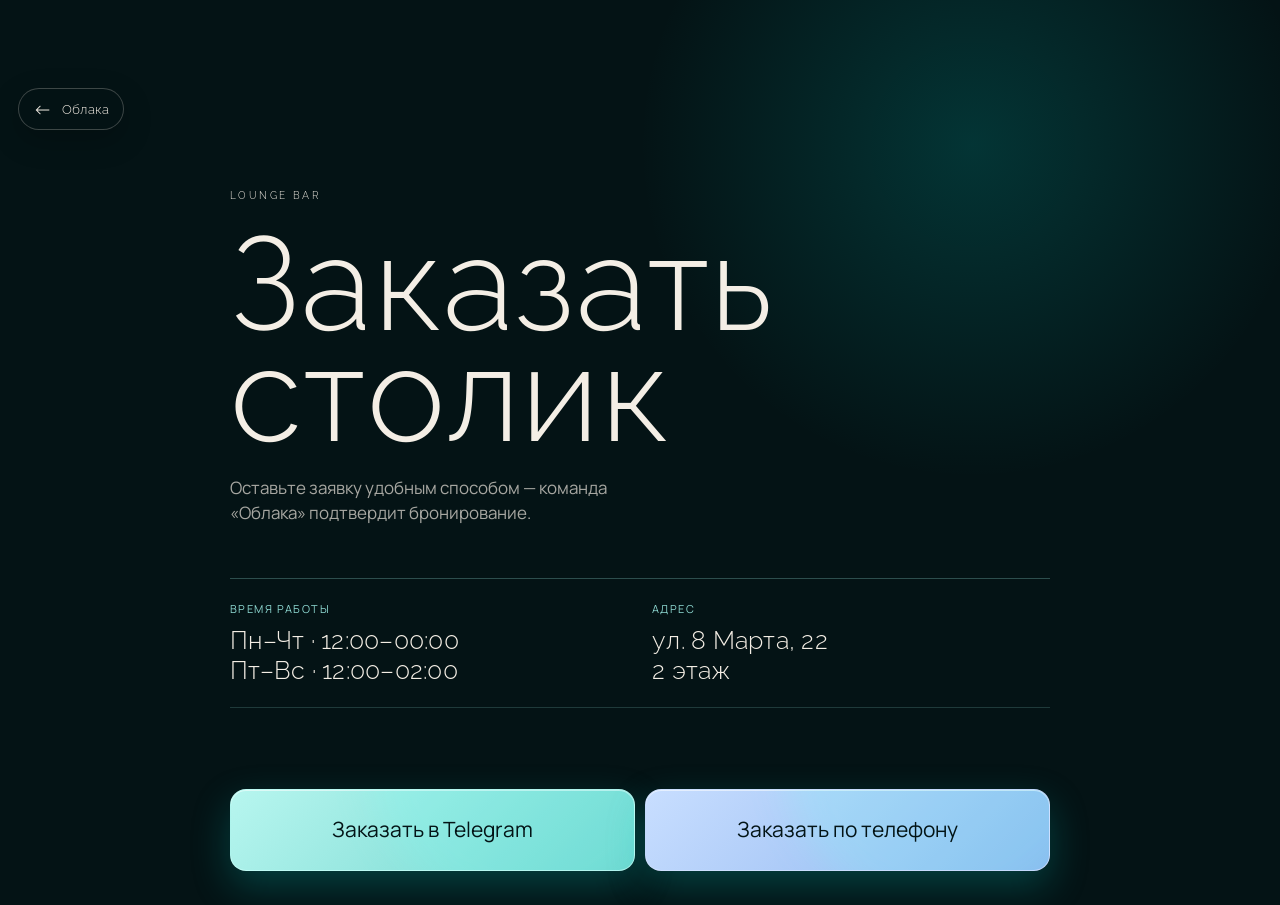
==== commit 4b682e57: "Improve Telegram layout, phone actions and caching" ====
--- a/oblaka-booking.html
+++ b/oblaka-booking.html
@@ -6,6 +6,7 @@
   <meta name="theme-color" content="#041315">
   <title>Облака — заказать столик</title>
   <link rel="stylesheet" href="assets/style.css?v=45">
+  <link rel="stylesheet" href="assets/mobile-ui.css?v=2">
 </head>
 <body class="booking-page">
   <a class="back-link" href="oblaka.html"><span>←</span> Облака</a>
@@ -23,5 +24,6 @@
     </div>
   </main>
   <script src="assets/swipe-back.js?v=1"></script>
+  <script src="assets/pwa.js?v=2"></script>
 </body>
 </html>
--- a/assets/mobile-ui.css
+++ b/assets/mobile-ui.css
@@ -0,0 +1,49 @@
+/* Telegram Mini App: keep in-page back controls below Telegram's native top-left control. */
+.back-link,
+.domes-picker__back,
+.hookah-picker__back,
+.hookah-detail__back,
+.dome-detail__back {
+  position: fixed !important;
+  z-index: 30 !important;
+  top: max(88px, calc(env(safe-area-inset-top) + 72px)) !important;
+  left: max(18px, env(safe-area-inset-left)) !important;
+  right: auto !important;
+  bottom: auto !important;
+  display: inline-flex;
+  align-items: center;
+  min-height: 42px;
+  padding: 10px 14px;
+  border: 1px solid rgba(244,238,229,.24);
+  border-radius: 999px;
+  background: rgba(4,19,21,.78);
+  box-shadow: 0 10px 30px rgba(0,0,0,.22);
+  backdrop-filter: blur(12px);
+}
+
+/* Booking: content starts safely under Telegram chrome, actions stay compact at the bottom. */
+.booking {
+  min-height: 100svh;
+  display: flex;
+  flex-direction: column;
+  justify-content: flex-end;
+  padding-top: max(170px, 20svh) !important;
+  padding-bottom: max(34px, calc(env(safe-area-inset-bottom) + 22px)) !important;
+}
+.booking__actions {
+  margin-top: auto !important;
+  padding-top: clamp(42px, 9svh, 110px);
+}
+.booking__action {
+  min-height: 82px !important;
+  align-self: auto;
+}
+
+@media (max-width:720px) {
+  .booking {
+    padding-top: max(150px, 19svh) !important;
+  }
+  .booking__actions {
+    padding-top: clamp(34px, 7svh, 72px);
+  }
+}
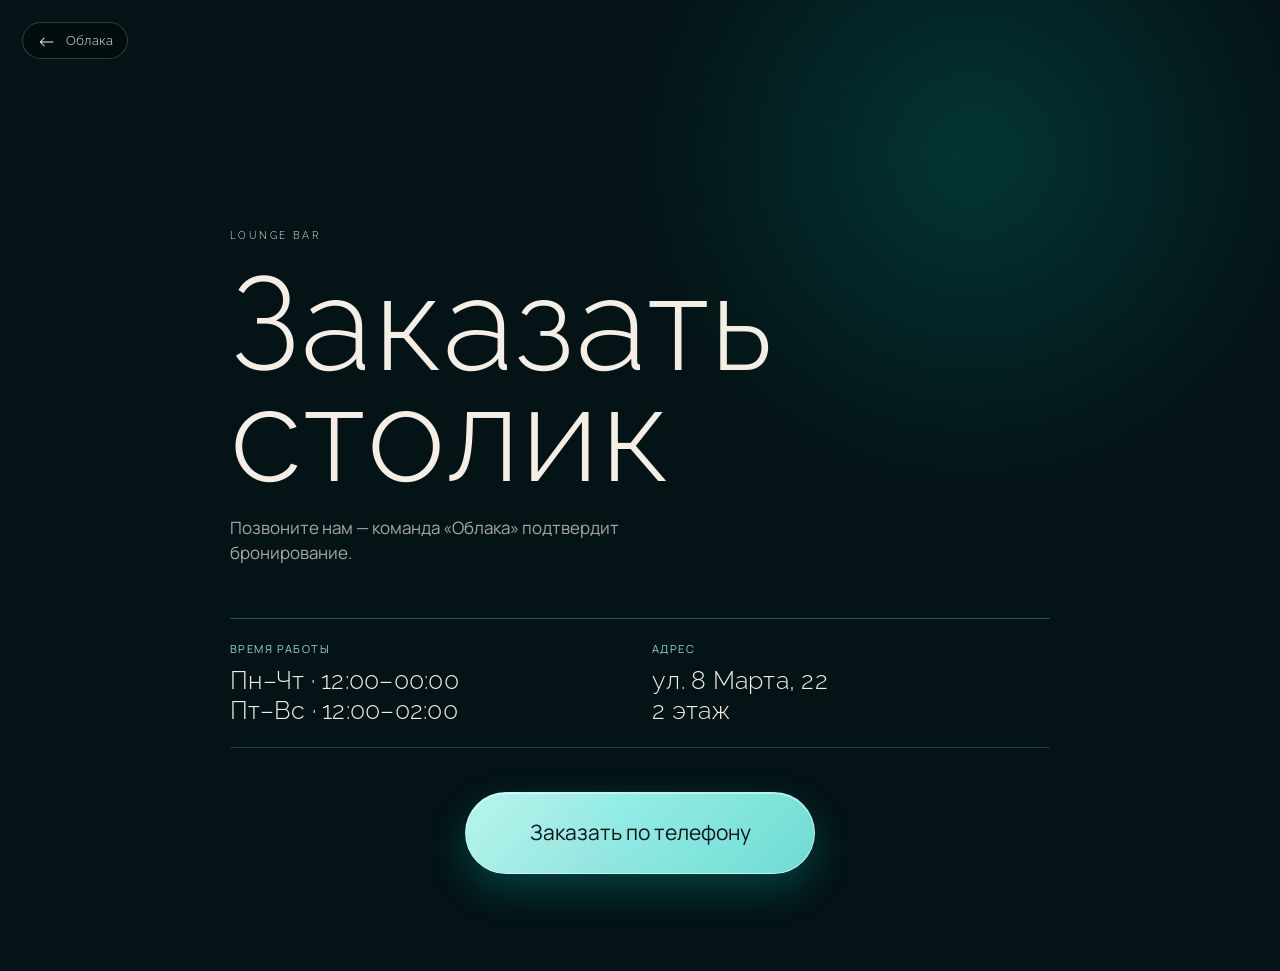
==== commit a58e1b3b: "Deploy final site archive" ====
--- a/oblaka-booking.html
+++ b/oblaka-booking.html
@@ -6,24 +6,25 @@
   <meta name="theme-color" content="#041315">
   <title>Облака — заказать столик</title>
   <link rel="stylesheet" href="assets/style.css?v=45">
-  <link rel="stylesheet" href="assets/mobile-ui.css?v=2">
+  <link rel="stylesheet" href="assets/booking-actions.css?v=1">
+  <link rel="stylesheet" href="assets/booking-phone-only.css?v=1">
+  <link rel="stylesheet" href="assets/booking-full-height.css?v=1">
+  <link rel="stylesheet" href="assets/mobile-compact.css?v=1">
 </head>
 <body class="booking-page">
   <a class="back-link" href="oblaka.html"><span>←</span> Облака</a>
   <main class="booking">
     <p class="kicker">LOUNGE BAR</p>
     <h1>Заказать<br>столик</h1>
-    <p class="booking__lead">Оставьте заявку удобным способом — команда «Облака» подтвердит бронирование.</p>
+    <p class="booking__lead">Позвоните нам — команда «Облака» подтвердит бронирование.</p>
     <section class="booking__hours" aria-label="Время работы и адрес">
       <div><span>Время работы</span><strong>Пн–Чт · 12:00–00:00<br>Пт–Вс · 12:00–02:00</strong></div>
       <div><span>Адрес</span><strong>ул. 8 Марта, 22<br>2 этаж</strong></div>
     </section>
     <div class="booking__actions">
-      <a class="booking__action booking__action--telegram" href="https://t.me/" target="_blank" rel="noopener"><span>Заказать в Telegram</span></a>
-      <a class="booking__action booking__action--phone" href="tel:+79026238002"><span>Заказать по телефону</span></a>
+      <a class="booking__action booking__action--telegram" href="tel:+79026238002"><span>Заказать по телефону</span></a>
     </div>
   </main>
   <script src="assets/swipe-back.js?v=1"></script>
-  <script src="assets/pwa.js?v=2"></script>
 </body>
 </html>
--- a/assets/booking-actions.css
+++ b/assets/booking-actions.css
@@ -0,0 +1 @@
+.booking__action{border-radius:999px;padding-inline:28px}.booking__actions{gap:14px}@media(max-width:720px){.booking__action{border-radius:30px;padding-inline:14px}.booking__actions{gap:10px}}
--- a/assets/booking-phone-only.css
+++ b/assets/booking-phone-only.css
@@ -0,0 +1 @@
+.booking__actions{display:flex;justify-content:center;margin-top:42px}.booking__action{width:min(100%,350px)}@media(max-width:720px){.booking__actions{margin-top:30px}.booking__action{width:min(100%,320px)}}
--- a/assets/booking-full-height.css
+++ b/assets/booking-full-height.css
@@ -0,0 +1 @@
+.booking{min-height:100svh;display:flex;flex-direction:column}.booking__actions{margin-top:auto;padding-top:44px;padding-bottom:clamp(12px,3vh,34px)}@media(max-width:720px){.booking{padding-bottom:28px}.booking__actions{padding-top:30px;padding-bottom:18px}}
--- a/assets/mobile-compact.css
+++ b/assets/mobile-compact.css
@@ -0,0 +1 @@
+@media(max-width:760px){.dome-detail__image{height:30svh}.dome-detail__copy{padding:24px 22px 26px}.dome-detail__copy>p:first-child{font-size:9px}.dome-detail h1{margin:12px 0 14px;font-size:44px;line-height:.9}.dome-detail h2{font-size:20px}.dome-detail__text{margin-top:17px;font-size:14px;line-height:1.42}.dome-detail__facts{gap:7px;margin:21px 0}.dome-detail__facts span{padding:8px 10px;font-size:9px}.dome-detail__button{gap:5px;width:min(100%,320px);padding:15px 19px 14px;border-radius:18px}.dome-detail__button b{font-size:14px}.dome-detail__button:after{right:15px;font-size:21px}.booking{padding-bottom:22px}.booking__hours{margin-top:18px}.booking__actions{padding-bottom:8px}}
